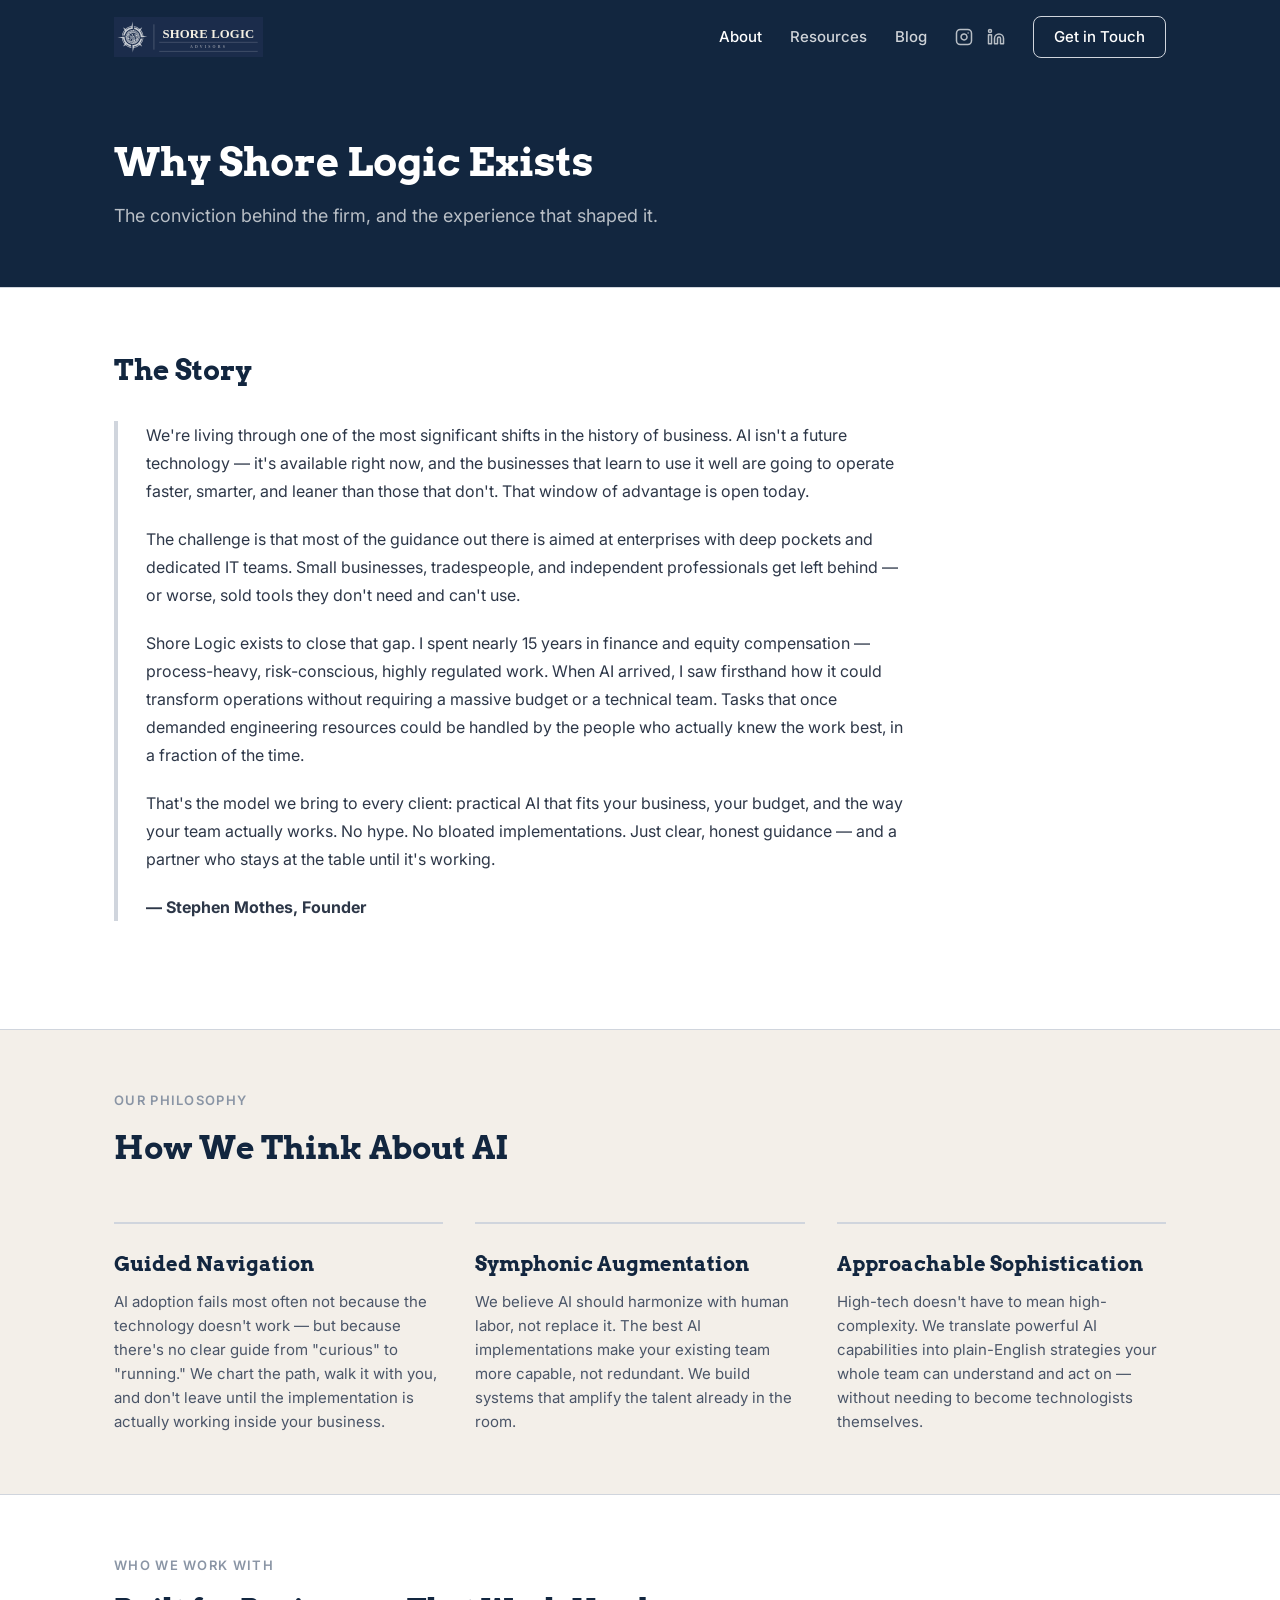
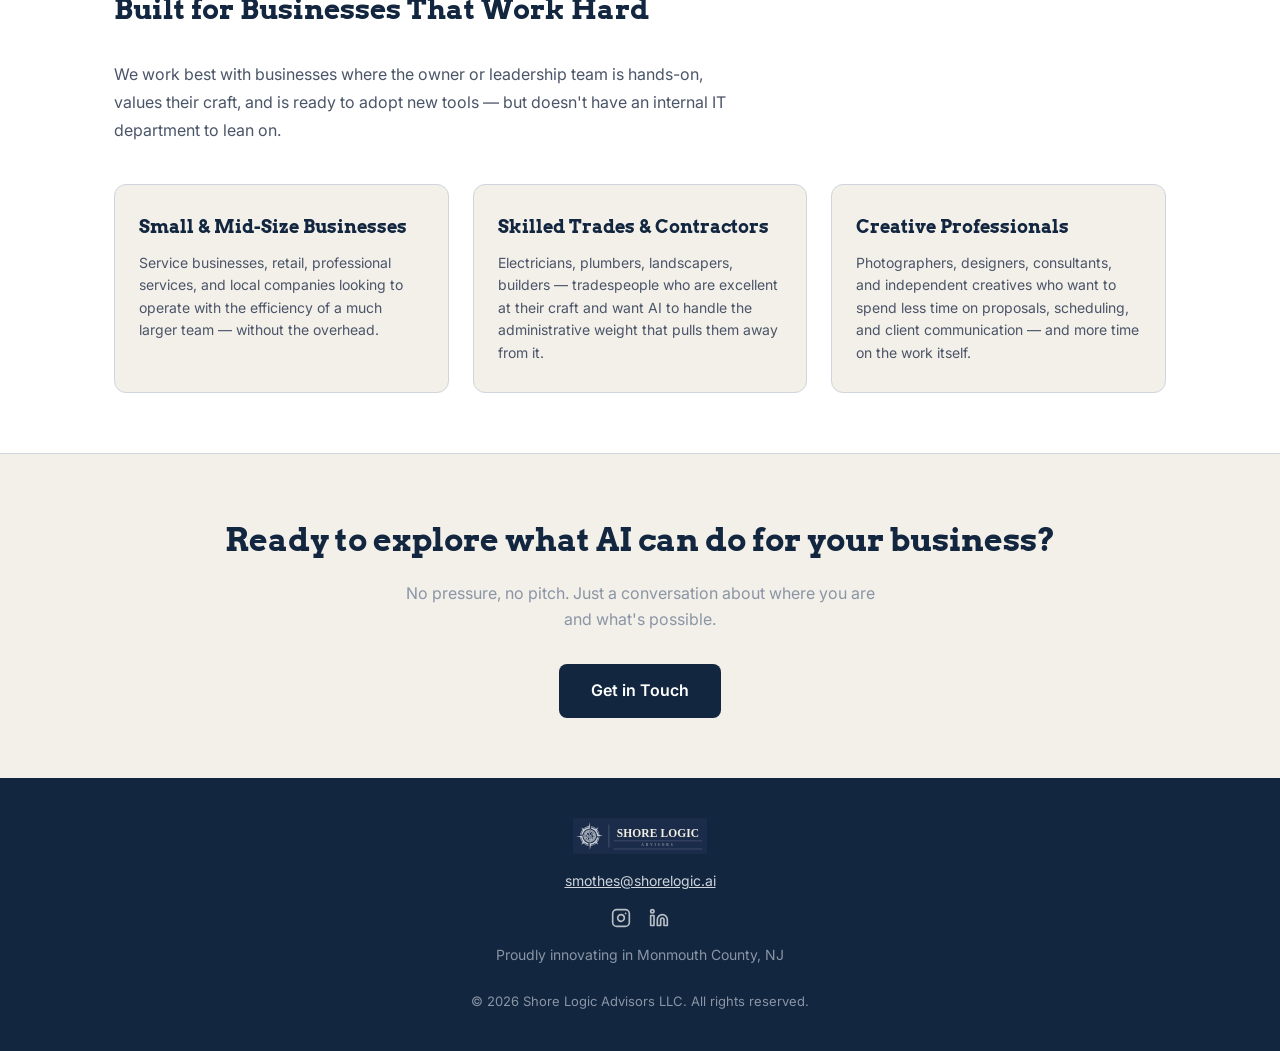
==== about.html @ 42c89426 "Add about/resources/blog pages, shared stylesheet, and email capture - Extract shared CSS into style" ====
<!DOCTYPE html>
<html lang="en">
<head>
  <meta charset="UTF-8" />
  <meta name="viewport" content="width=device-width, initial-scale=1.0" />

  <title>About | Shore Logic Advisors</title>
  <meta name="description" content="The story and conviction behind Shore Logic Advisors — why we exist, who we work with, and how we approach AI enablement for small business." />
  <link rel="canonical" href="https://shorelogic.ai/about.html" />

  <meta property="og:title" content="About Shore Logic Advisors" />
  <meta property="og:description" content="The story and conviction behind Shore Logic Advisors." />
  <meta property="og:image" content="assets/thumbnail.png" />
  <meta property="og:type" content="website" />
  <meta property="og:url" content="https://shorelogic.ai/about.html" />

  <link rel="preconnect" href="https://fonts.googleapis.com" />
  <link rel="preconnect" href="https://fonts.gstatic.com" crossorigin />
  <link href="https://fonts.googleapis.com/css2?family=Arvo:wght@400;700&family=Inter:wght@400;500;600&display=swap" rel="stylesheet" />
  <link rel="stylesheet" href="styles.css" />
</head>
<body>

  <!-- Nav -->
  <nav>
    <div class="container">
      <a href="index.html" class="nav-logo">
        <img src="assets/svg/logo-lockup-navy.svg" alt="Shore Logic Advisors" />
      </a>
      <button class="nav-toggle" aria-label="Toggle navigation" aria-expanded="false">
        <span></span><span></span><span></span>
      </button>
      <div class="nav-links">
        <a href="about.html" class="active">About</a>
        <a href="resources.html">Resources</a>
        <a href="blog/index.html">Blog</a>
        <div class="nav-social">
          <a href="https://www.instagram.com/shorelogicai/" aria-label="Instagram" target="_blank" rel="noopener">
            <svg xmlns="http://www.w3.org/2000/svg" width="18" height="18" viewBox="0 0 24 24" fill="none" stroke="currentColor" stroke-width="2" stroke-linecap="round" stroke-linejoin="round"><rect x="2" y="2" width="20" height="20" rx="5" ry="5"/><path d="M16 11.37A4 4 0 1 1 12.63 8 4 4 0 0 1 16 11.37z"/><line x1="17.5" y1="6.5" x2="17.51" y2="6.5"/></svg>
          </a>
          <a href="https://www.linkedin.com/company/shorelogic-advisors/" aria-label="LinkedIn" target="_blank" rel="noopener">
            <svg xmlns="http://www.w3.org/2000/svg" width="18" height="18" viewBox="0 0 24 24" fill="none" stroke="currentColor" stroke-width="2" stroke-linecap="round" stroke-linejoin="round"><path d="M16 8a6 6 0 0 1 6 6v7h-4v-7a2 2 0 0 0-2-2 2 2 0 0 0-2 2v7h-4v-7a6 6 0 0 1 6-6z"/><rect x="2" y="9" width="4" height="12"/><circle cx="4" cy="4" r="2"/></svg>
          </a>
        </div>
        <a href="index.html#contact" class="nav-cta">Get in Touch</a>
      </div>
    </div>
  </nav>

  <!-- Page Hero -->
  <div class="page-hero">
    <div class="container">
      <h1>Why Shore Logic Exists</h1>
      <p class="subheader">The conviction behind the firm, and the experience that shaped it.</p>
    </div>
  </div>

  <div class="divider"></div>

  <!-- Founder Story -->
  <section class="about-section">
    <div class="container">
      <h2>The Story</h2>
      <div class="founder-quote">
        <p>We're living through one of the most significant shifts in the history of business. AI isn't a future technology — it's available right now, and the businesses that learn to use it well are going to operate faster, smarter, and leaner than those that don't. That window of advantage is open today.</p>
        <p>The challenge is that most of the guidance out there is aimed at enterprises with deep pockets and dedicated IT teams. Small businesses, tradespeople, and independent professionals get left behind — or worse, sold tools they don't need and can't use.</p>
        <p>Shore Logic exists to close that gap. I spent nearly 15 years in finance and equity compensation — process-heavy, risk-conscious, highly regulated work. When AI arrived, I saw firsthand how it could transform operations without requiring a massive budget or a technical team. Tasks that once demanded engineering resources could be handled by the people who actually knew the work best, in a fraction of the time.</p>
        <p>That's the model we bring to every client: practical AI that fits your business, your budget, and the way your team actually works. No hype. No bloated implementations. Just clear, honest guidance — and a partner who stays at the table until it's working.</p>
        <p><strong>— Stephen Mothes, Founder</strong></p>
      </div>
    </div>
  </section>

  <div class="divider"></div>

  <!-- Our Approach -->
  <section style="background: var(--cream); padding: 60px 0;">
    <div class="container">
      <p class="section-label">Our Philosophy</p>
      <h2 style="font-size: 32px; margin-bottom: 48px;">How We Think About AI</h2>
      <div class="pillars-grid">
        <div class="pillar">
          <h3>Guided Navigation</h3>
          <p>AI adoption fails most often not because the technology doesn't work — but because there's no clear guide from "curious" to "running." We chart the path, walk it with you, and don't leave until the implementation is actually working inside your business.</p>
        </div>
        <div class="pillar">
          <h3>Symphonic Augmentation</h3>
          <p>We believe AI should harmonize with human labor, not replace it. The best AI implementations make your existing team more capable, not redundant. We build systems that amplify the talent already in the room.</p>
        </div>
        <div class="pillar">
          <h3>Approachable Sophistication</h3>
          <p>High-tech doesn't have to mean high-complexity. We translate powerful AI capabilities into plain-English strategies your whole team can understand and act on — without needing to become technologists themselves.</p>
        </div>
      </div>
    </div>
  </section>

  <div class="divider"></div>

  <!-- Who We Serve -->
  <section class="about-section">
    <div class="container">
      <p class="section-label">Who We Work With</p>
      <h2>Built for Businesses That Work Hard</h2>
      <p style="font-size: 16px; color: #4a5568; max-width: 640px; margin-bottom: 40px; line-height: 1.75;">
        We work best with businesses where the owner or leadership team is hands-on, values their craft, and is ready to adopt new tools — but doesn't have an internal IT department to lean on.
      </p>
      <div class="serve-grid">
        <div class="serve-card">
          <h3>Small &amp; Mid-Size Businesses</h3>
          <p>Service businesses, retail, professional services, and local companies looking to operate with the efficiency of a much larger team — without the overhead.</p>
        </div>
        <div class="serve-card">
          <h3>Skilled Trades &amp; Contractors</h3>
          <p>Electricians, plumbers, landscapers, builders — tradespeople who are excellent at their craft and want AI to handle the administrative weight that pulls them away from it.</p>
        </div>
        <div class="serve-card">
          <h3>Creative Professionals</h3>
          <p>Photographers, designers, consultants, and independent creatives who want to spend less time on proposals, scheduling, and client communication — and more time on the work itself.</p>
        </div>
      </div>
    </div>
  </section>

  <div class="divider"></div>

  <!-- CTA -->
  <section style="background: var(--cream); padding: 60px 0; text-align: center;">
    <div class="container">
      <h2 style="font-size: 32px; margin-bottom: 16px;">Ready to explore what AI can do for your business?</h2>
      <p style="font-size: 16px; color: var(--silver-mid); margin-bottom: 32px; max-width: 500px; margin-left: auto; margin-right: auto;">No pressure, no pitch. Just a conversation about where you are and what's possible.</p>
      <a href="index.html#contact" class="btn">Get in Touch</a>
    </div>
  </section>

  <!-- Footer -->
  <footer>
    <div class="container">
      <div class="footer-inner">
        <img src="assets/svg/logo-lockup-navy.svg" alt="Shore Logic Advisors" />
        <p class="footer-contact">
          <a href="mailto:smothes@shorelogic.ai">smothes@shorelogic.ai</a>
        </p>
        <div class="footer-social">
          <a href="https://www.instagram.com/shorelogicai/" aria-label="Instagram" target="_blank" rel="noopener">
            <svg xmlns="http://www.w3.org/2000/svg" width="20" height="20" viewBox="0 0 24 24" fill="none" stroke="currentColor" stroke-width="2" stroke-linecap="round" stroke-linejoin="round"><rect x="2" y="2" width="20" height="20" rx="5" ry="5"/><path d="M16 11.37A4 4 0 1 1 12.63 8 4 4 0 0 1 16 11.37z"/><line x1="17.5" y1="6.5" x2="17.51" y2="6.5"/></svg>
          </a>
          <a href="https://www.linkedin.com/company/shorelogic-advisors/" aria-label="LinkedIn" target="_blank" rel="noopener">
            <svg xmlns="http://www.w3.org/2000/svg" width="20" height="20" viewBox="0 0 24 24" fill="none" stroke="currentColor" stroke-width="2" stroke-linecap="round" stroke-linejoin="round"><path d="M16 8a6 6 0 0 1 6 6v7h-4v-7a2 2 0 0 0-2-2 2 2 0 0 0-2 2v7h-4v-7a6 6 0 0 1 6-6z"/><rect x="2" y="9" width="4" height="12"/><circle cx="4" cy="4" r="2"/></svg>
          </a>
        </div>
        <p class="footer-location">Proudly innovating in Monmouth County, NJ</p>
        <p class="footer-copy">© 2026 Shore Logic Advisors LLC. All rights reserved.</p>
      </div>
    </div>
  </footer>

  <script>
    const toggle = document.querySelector('.nav-toggle');
    const links  = document.querySelector('.nav-links');
    if (toggle) {
      toggle.addEventListener('click', () => {
        const open = links.classList.toggle('open');
        toggle.setAttribute('aria-expanded', open);
      });
      links.querySelectorAll('a').forEach(a =>
        a.addEventListener('click', () => {
          links.classList.remove('open');
          toggle.setAttribute('aria-expanded', 'false');
        })
      );
    }
  </script>
</body>
</html>
---- styles.css ----
/* Shore Logic Advisors — Shared Stylesheet */

/* ── Reset & Base ── */
*, *::before, *::after { box-sizing: border-box; margin: 0; padding: 0; }

:root {
  --navy:         #12263F;
  --cream:        #F3EFE9;
  --silver-light: #D0D5DD;
  --silver-mid:   #8A95A5;
  --white:        #FFFFFF;
  --radius-card:  12px;
  --radius-btn:   8px;
}

html { scroll-behavior: smooth; }

body {
  font-family: 'Inter', -apple-system, 'Segoe UI', sans-serif;
  font-size: 16px;
  line-height: 1.6;
  color: var(--navy);
  background: var(--cream);
}

h1, h2, h3, h4 {
  font-family: 'Arvo', Georgia, serif;
  font-weight: 700;
  color: var(--navy);
}

img { max-width: 100%; display: block; }
a   { color: inherit; text-decoration: none; }

/* ── Layout ── */
.container {
  max-width: 1100px;
  margin: 0 auto;
  padding: 0 24px;
}

section { padding: 60px 0; }

.divider {
  height: 1px;
  background: var(--silver-light);
  margin: 0;
}

/* ── Buttons ── */
.btn {
  display: inline-block;
  background: var(--navy);
  color: var(--white);
  font-family: 'Inter', sans-serif;
  font-size: 16px;
  font-weight: 600;
  padding: 14px 32px;
  border-radius: var(--radius-btn);
  border: none;
  cursor: pointer;
  transition: background 0.2s ease;
}
.btn:hover { background: #1a3a5c; }

.link-arrow {
  display: inline-flex;
  align-items: center;
  gap: 6px;
  font-size: 15px;
  font-weight: 600;
  color: var(--navy);
  border-bottom: 1px solid var(--silver-light);
  padding-bottom: 2px;
  transition: border-color 0.2s;
}
.link-arrow:hover { border-color: var(--navy); }

/* ── Nav ── */
nav {
  background: var(--navy);
  padding: 16px 0;
  position: sticky;
  top: 0;
  z-index: 100;
}
nav .container {
  display: flex;
  align-items: center;
  justify-content: space-between;
  flex-wrap: wrap;
  gap: 0;
}

.nav-logo { line-height: 0; }
.nav-logo img { height: 40px; width: auto; }

.nav-links {
  display: flex;
  align-items: center;
  gap: 28px;
}
.nav-links > a:not(.nav-cta) {
  color: rgba(255,255,255,0.8);
  font-size: 15px;
  font-weight: 500;
  transition: color 0.2s;
}
.nav-links > a:not(.nav-cta):hover,
.nav-links > a:not(.nav-cta).active { color: var(--white); }

.nav-social {
  display: flex;
  gap: 14px;
  align-items: center;
}
.nav-social a {
  color: rgba(255,255,255,0.7);
  display: flex;
  line-height: 0;
  transition: color 0.2s;
}
.nav-social a:hover { color: var(--white); }

nav a.nav-cta {
  color: var(--white);
  font-size: 15px;
  font-weight: 500;
  border: 1px solid var(--silver-light);
  padding: 8px 20px;
  border-radius: var(--radius-btn);
  transition: background 0.2s;
  white-space: nowrap;
}
nav a.nav-cta:hover { background: rgba(255,255,255,0.1); }

.nav-toggle {
  display: none;
  flex-direction: column;
  gap: 5px;
  background: none;
  border: none;
  cursor: pointer;
  padding: 4px;
}
.nav-toggle span {
  display: block;
  width: 22px;
  height: 2px;
  background: var(--white);
  border-radius: 2px;
  transition: all 0.2s;
}

/* ── Homepage Hero ── */
#hero {
  background: var(--cream);
  padding: 80px 0 70px;
  text-align: center;
}
#hero .hero-logo {
  height: 90px;
  width: auto;
  margin: 0 auto 36px;
}
#hero h1 {
  font-size: 48px;
  line-height: 1.2;
  margin-bottom: 20px;
}
#hero .subheader {
  font-size: 18px;
  color: var(--silver-mid);
  max-width: 640px;
  margin: 0 auto 36px;
}

/* ── Inner Page Hero ── */
.page-hero {
  background: var(--navy);
  color: var(--white);
  padding: 64px 0 56px;
}
.page-hero h1 {
  font-size: 40px;
  line-height: 1.2;
  color: var(--white);
  margin-bottom: 16px;
}
.page-hero .subheader {
  font-size: 18px;
  color: rgba(255,255,255,0.7);
  max-width: 640px;
  line-height: 1.6;
}

/* ── Section Label ── */
.section-label {
  font-size: 13px;
  font-weight: 600;
  letter-spacing: 0.1em;
  text-transform: uppercase;
  color: var(--silver-mid);
  margin-bottom: 12px;
}

/* ── Services ── */
#services { background: var(--white); }
#services h2 { font-size: 32px; margin-bottom: 48px; }

.cards-grid {
  display: grid;
  grid-template-columns: repeat(2, 1fr);
  gap: 24px;
}
.card {
  background: var(--cream);
  border: 1px solid var(--silver-light);
  border-radius: var(--radius-card);
  padding: 32px 28px;
}
.card-number {
  font-family: 'Arvo', serif;
  font-size: 13px;
  font-weight: 700;
  letter-spacing: 0.08em;
  color: var(--silver-mid);
  margin-bottom: 12px;
}
.card h3 { font-size: 20px; margin-bottom: 10px; }
.card p  { font-size: 15px; color: #4a5568; }

/* ── Why Shore Logic (pillars) ── */
#why { background: var(--cream); }
#why h2 { font-size: 32px; margin-bottom: 48px; }

.pillars-grid {
  display: grid;
  grid-template-columns: repeat(3, 1fr);
  gap: 32px;
}
.pillar {
  border-top: 2px solid var(--silver-light);
  padding-top: 24px;
}
.pillar h3 { font-size: 20px; margin-bottom: 10px; }
.pillar p  { font-size: 15px; color: #4a5568; }

/* ── About Teaser (homepage) ── */
#about-teaser { background: var(--white); }
#about-teaser h2 { font-size: 32px; margin-bottom: 20px; }
.about-teaser-body {
  max-width: 720px;
}
.about-teaser-body p {
  font-size: 16px;
  color: #2d3748;
  margin-bottom: 28px;
  line-height: 1.75;
}

/* ── About Page Content ── */
.about-section { background: var(--white); }
.about-section h2 { font-size: 28px; margin-bottom: 28px; }

.founder-quote {
  border-left: 4px solid var(--silver-light);
  padding-left: 28px;
  max-width: 800px;
  margin-bottom: 48px;
}
.founder-quote p {
  font-size: 16px;
  color: #2d3748;
  margin-bottom: 20px;
  line-height: 1.75;
}
.founder-quote p:last-child { margin-bottom: 0; }

.serve-grid {
  display: grid;
  grid-template-columns: repeat(3, 1fr);
  gap: 24px;
  margin-top: 8px;
}
.serve-card {
  background: var(--cream);
  border: 1px solid var(--silver-light);
  border-radius: var(--radius-card);
  padding: 28px 24px;
}
.serve-card h3 { font-size: 18px; margin-bottom: 10px; }
.serve-card p  { font-size: 14px; color: #4a5568; line-height: 1.6; }

/* ── Resources Page ── */
.resources-section { background: var(--white); }
.resources-section h2 { font-size: 32px; margin-bottom: 12px; }
.resources-section .lead {
  font-size: 16px;
  color: var(--silver-mid);
  max-width: 580px;
  margin-bottom: 48px;
}

.resource-cards-grid {
  display: grid;
  grid-template-columns: repeat(3, 1fr);
  gap: 24px;
  margin-bottom: 56px;
}
.resource-card {
  background: var(--cream);
  border: 1px solid var(--silver-light);
  border-radius: var(--radius-card);
  padding: 28px 24px;
  position: relative;
  overflow: hidden;
}
.resource-card-icon {
  width: 44px;
  height: 44px;
  background: var(--navy);
  border-radius: 10px;
  display: flex;
  align-items: center;
  justify-content: center;
  margin-bottom: 20px;
  color: var(--white);
}
.resource-card h3 { font-size: 18px; margin-bottom: 10px; }
.resource-card p  { font-size: 14px; color: #4a5568; line-height: 1.6; }

.coming-soon-badge {
  display: inline-block;
  margin-top: 16px;
  font-size: 11px;
  font-weight: 700;
  letter-spacing: 0.1em;
  text-transform: uppercase;
  color: var(--silver-mid);
  background: var(--white);
  border: 1px solid var(--silver-light);
  border-radius: 20px;
  padding: 4px 12px;
}

/* ── Resource Signup ── */
.resource-signup-section { background: var(--cream); }
.resource-signup-section h2 { font-size: 28px; margin-bottom: 12px; }
.resource-signup-section .lead {
  font-size: 16px;
  color: var(--silver-mid);
  max-width: 520px;
  margin-bottom: 32px;
}
.resource-signup-form {
  max-width: 540px;
}
.inline-form-row {
  display: grid;
  grid-template-columns: 1fr 1fr auto;
  gap: 12px;
  align-items: end;
}

/* ── Blog Page ── */
.blog-coming-section { background: var(--white); }
.blog-coming-section h2 { font-size: 32px; margin-bottom: 16px; }
.blog-coming-section .lead {
  font-size: 16px;
  color: #4a5568;
  max-width: 600px;
  margin-bottom: 40px;
  line-height: 1.75;
}
.preview-posts {
  display: grid;
  grid-template-columns: repeat(3, 1fr);
  gap: 24px;
  margin-bottom: 56px;
}
.preview-post {
  background: var(--cream);
  border: 1px solid var(--silver-light);
  border-radius: var(--radius-card);
  padding: 28px 24px;
  opacity: 0.6;
}
.preview-post .post-tag {
  font-size: 11px;
  font-weight: 700;
  letter-spacing: 0.1em;
  text-transform: uppercase;
  color: var(--silver-mid);
  margin-bottom: 10px;
}
.preview-post h3 { font-size: 17px; margin-bottom: 10px; color: var(--navy); }
.preview-post p  { font-size: 14px; color: #4a5568; }

.blog-subscribe-section { background: var(--cream); }
.blog-subscribe-section h2 { font-size: 28px; margin-bottom: 12px; }
.blog-subscribe-section .lead {
  font-size: 16px;
  color: var(--silver-mid);
  max-width: 520px;
  margin-bottom: 32px;
}
.subscribe-form {
  max-width: 440px;
}
.subscribe-row {
  display: grid;
  grid-template-columns: 1fr auto;
  gap: 12px;
  align-items: end;
}

/* ── Contact ── */
#contact { background: var(--cream); }
#contact h2 { font-size: 32px; margin-bottom: 12px; }
#contact .subheader {
  font-size: 16px;
  color: var(--silver-mid);
  margin-bottom: 40px;
  max-width: 560px;
}
.contact-form { max-width: 620px; }
.form-row {
  display: grid;
  grid-template-columns: 1fr 1fr;
  gap: 20px;
}
.form-group {
  margin-bottom: 20px;
  display: flex;
  flex-direction: column;
}
.form-group.full { grid-column: 1 / -1; }

label {
  font-size: 14px;
  font-weight: 600;
  color: var(--navy);
  margin-bottom: 6px;
}
label .optional {
  font-weight: 400;
  color: var(--silver-mid);
  font-size: 13px;
}
input, textarea {
  font-family: 'Inter', sans-serif;
  font-size: 15px;
  color: var(--navy);
  background: var(--white);
  border: 1px solid var(--silver-light);
  border-radius: 6px;
  padding: 12px 14px;
  width: 100%;
  transition: border-color 0.2s;
  outline: none;
}
input:focus, textarea:focus { border-color: var(--navy); }
textarea { resize: vertical; min-height: 120px; }

.form-status {
  margin-top: 16px;
  font-size: 15px;
  font-weight: 500;
  min-height: 24px;
}
.form-status.success { color: #276749; }
.form-status.error   { color: #c0392b; }

/* ── Footer ── */
footer {
  background: var(--navy);
  color: var(--white);
  padding: 40px 0;
}
.footer-inner {
  display: flex;
  flex-direction: column;
  align-items: center;
  gap: 16px;
  text-align: center;
}
footer img { height: 36px; width: auto; }
.footer-contact { font-size: 14px; color: var(--silver-light); }
.footer-contact a { color: var(--silver-light); text-decoration: underline; }

.footer-social {
  display: flex;
  gap: 18px;
  align-items: center;
}
.footer-social a {
  color: rgba(255,255,255,0.7);
  display: flex;
  line-height: 0;
  transition: color 0.2s;
}
.footer-social a:hover { color: var(--white); }

.footer-location { font-size: 14px; color: var(--silver-mid); }
.footer-copy { font-size: 13px; color: var(--silver-mid); margin-top: 8px; }

/* ── Responsive ── */
@media (max-width: 768px) {
  .nav-toggle { display: flex; }

  .nav-links {
    display: none;
    width: 100%;
    flex-direction: column;
    align-items: flex-start;
    gap: 18px;
    padding: 20px 0 4px;
    border-top: 1px solid rgba(255,255,255,0.1);
    margin-top: 14px;
  }
  .nav-links.open { display: flex; }
  .nav-social { margin-left: 0; }
  nav a.nav-cta { width: 100%; text-align: center; display: block; box-sizing: border-box; }

  #hero h1          { font-size: 34px; }
  #hero .subheader  { font-size: 16px; }
  .page-hero h1     { font-size: 30px; }
  .page-hero .subheader { font-size: 16px; }

  .nav-logo img { height: 32px; }

  .cards-grid            { grid-template-columns: 1fr; }
  .pillars-grid          { grid-template-columns: 1fr; }
  .form-row              { grid-template-columns: 1fr; }
  .form-group.full       { grid-column: auto; }
  .resource-cards-grid   { grid-template-columns: 1fr; }
  .serve-grid            { grid-template-columns: 1fr; }
  .preview-posts         { grid-template-columns: 1fr; }
  .inline-form-row       { grid-template-columns: 1fr; }
  .subscribe-row         { grid-template-columns: 1fr; }
  .inline-form-row .btn,
  .subscribe-row .btn    { width: 100%; text-align: center; }
}
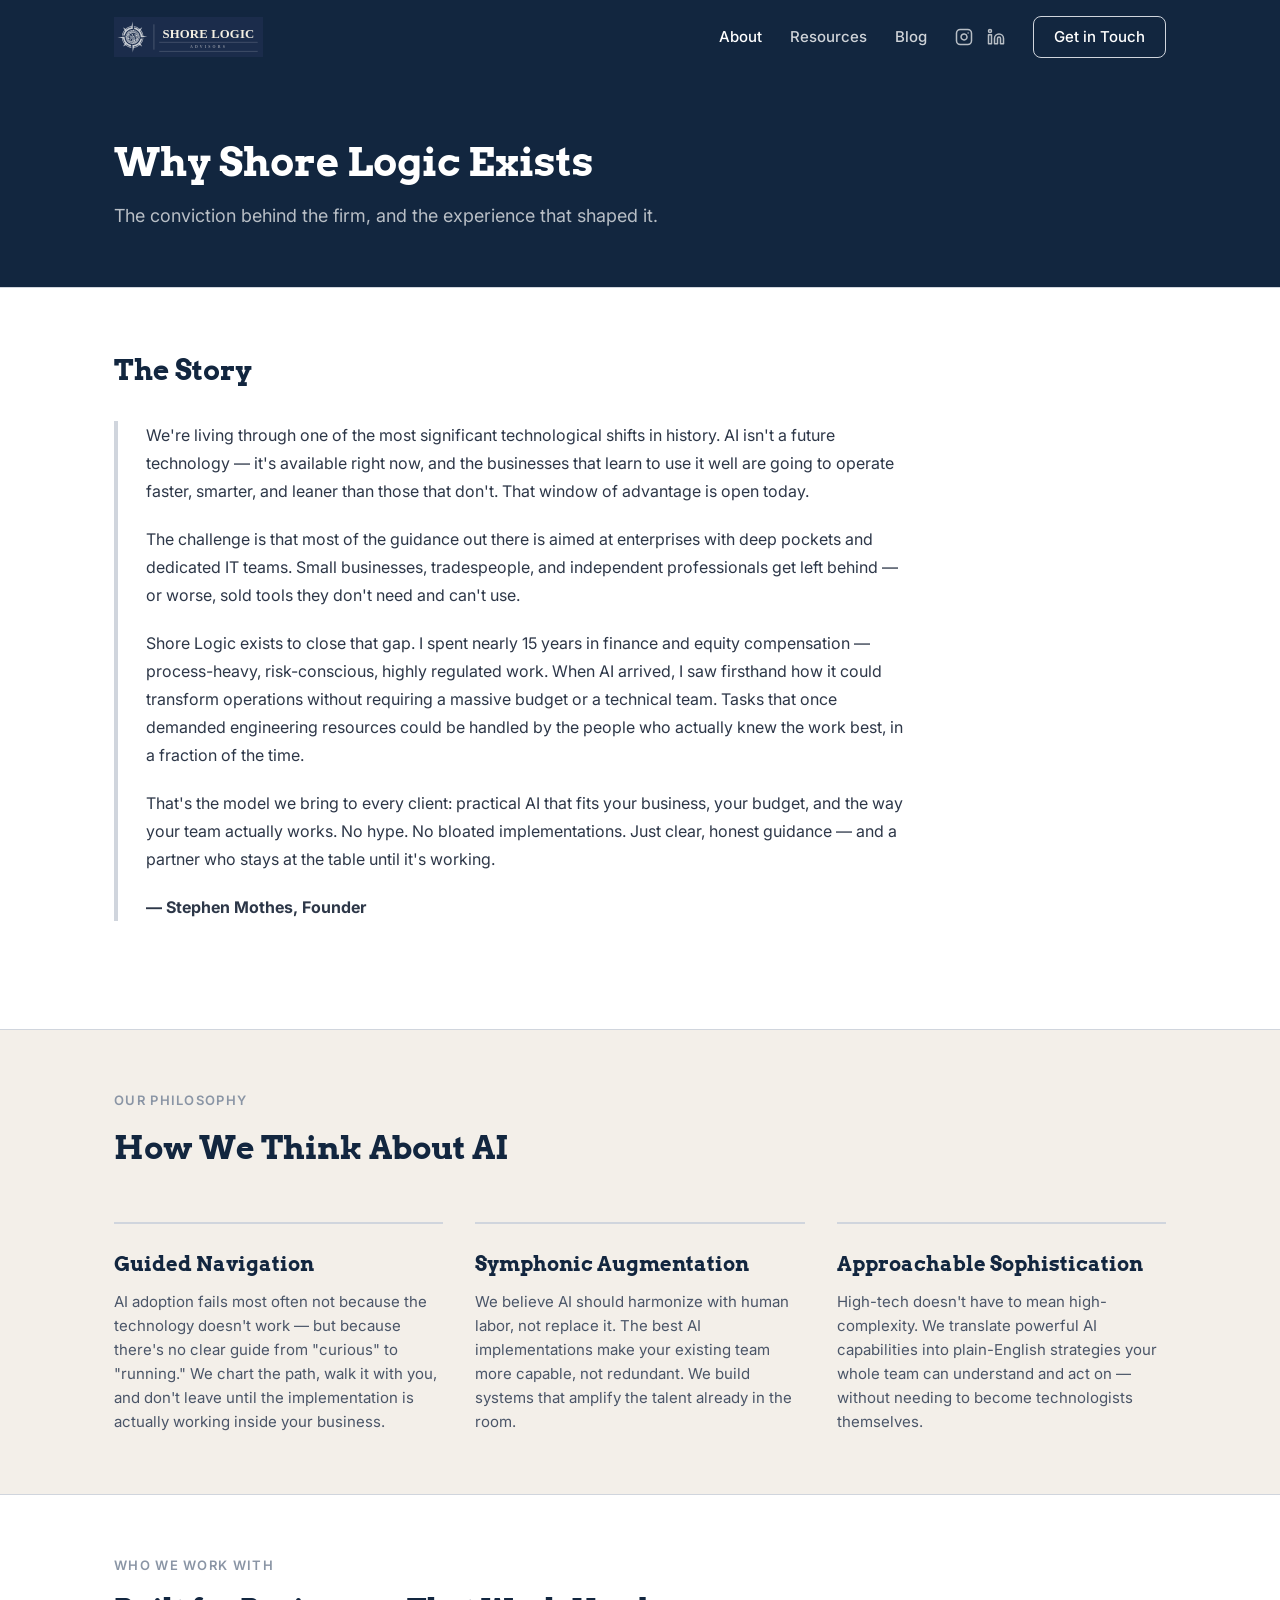
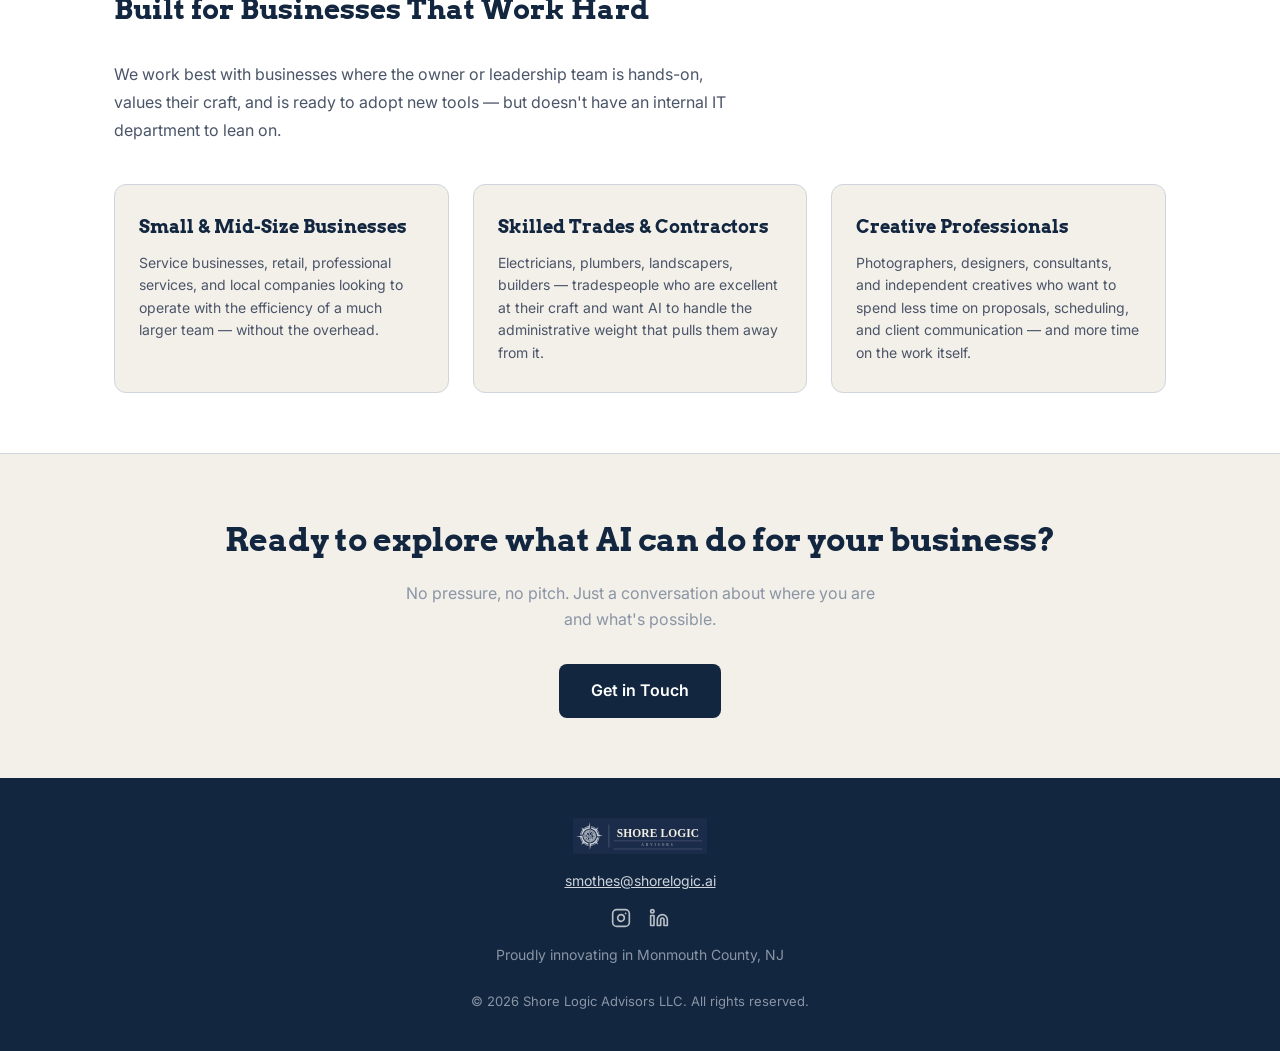
==== commit f947b402: "Update quote to reflect technological shift" ====
--- a/about.html
+++ b/about.html
@@ -62,7 +62,7 @@
     <div class="container">
       <h2>The Story</h2>
       <div class="founder-quote">
-        <p>We're living through one of the most significant shifts in the history of business. AI isn't a future technology — it's available right now, and the businesses that learn to use it well are going to operate faster, smarter, and leaner than those that don't. That window of advantage is open today.</p>
+        <p>We're living through one of the most significant technological shifts in history. AI isn't a future technology — it's available right now, and the businesses that learn to use it well are going to operate faster, smarter, and leaner than those that don't. That window of advantage is open today.</p>
         <p>The challenge is that most of the guidance out there is aimed at enterprises with deep pockets and dedicated IT teams. Small businesses, tradespeople, and independent professionals get left behind — or worse, sold tools they don't need and can't use.</p>
         <p>Shore Logic exists to close that gap. I spent nearly 15 years in finance and equity compensation — process-heavy, risk-conscious, highly regulated work. When AI arrived, I saw firsthand how it could transform operations without requiring a massive budget or a technical team. Tasks that once demanded engineering resources could be handled by the people who actually knew the work best, in a fraction of the time.</p>
         <p>That's the model we bring to every client: practical AI that fits your business, your budget, and the way your team actually works. No hype. No bloated implementations. Just clear, honest guidance — and a partner who stays at the table until it's working.</p>
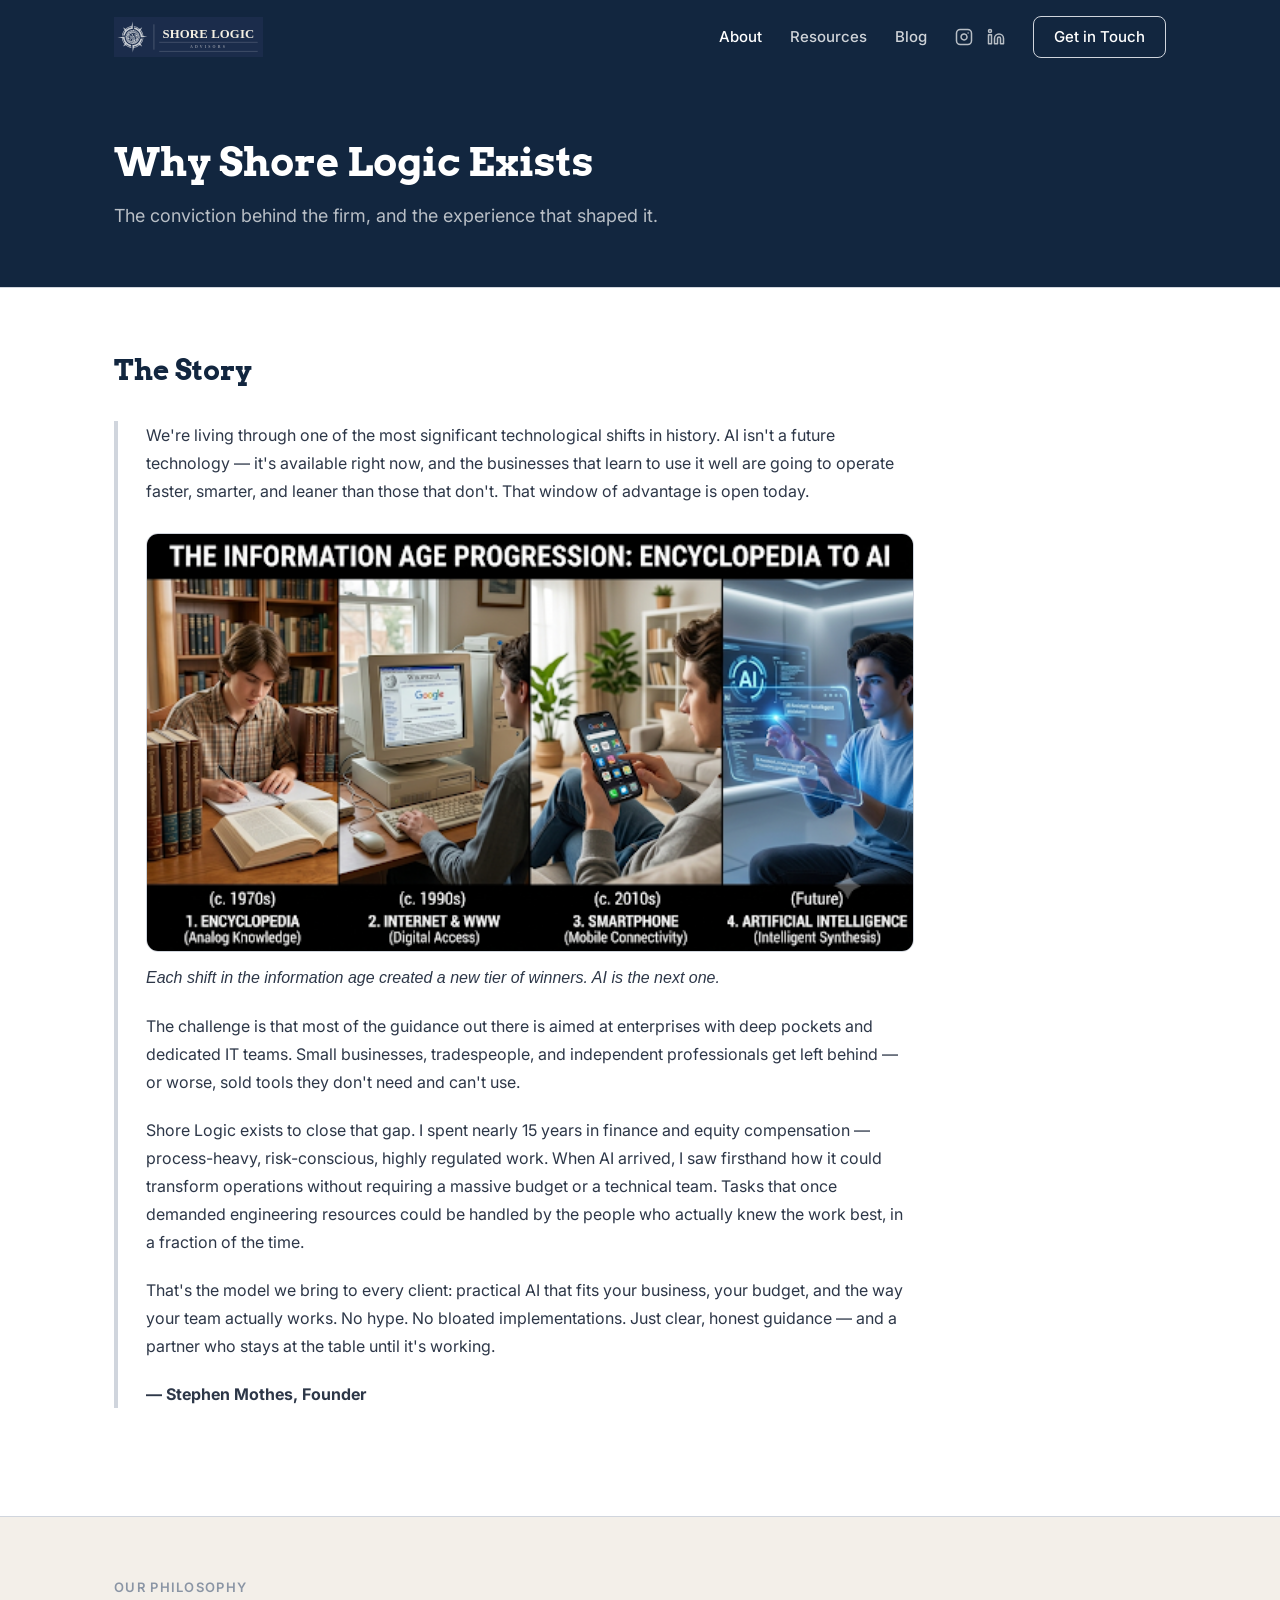
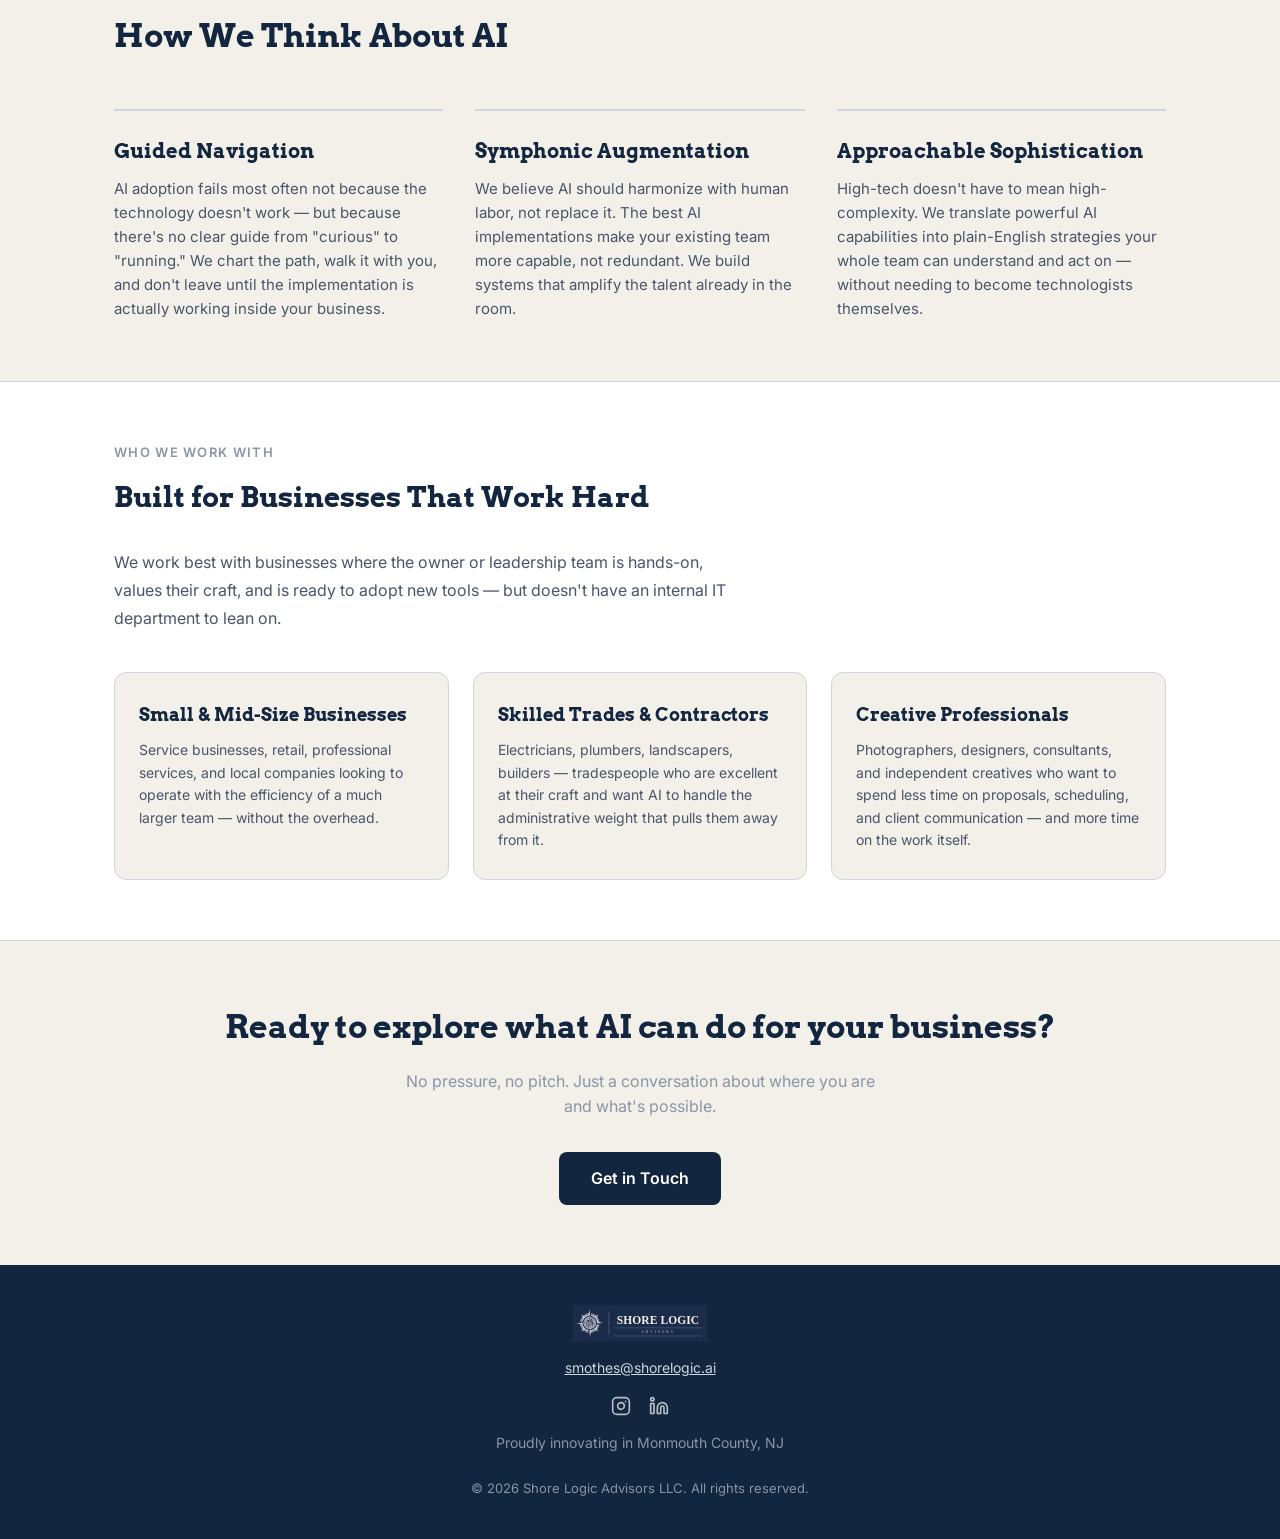
==== commit f5a7ea57: "Add InformationAgeProgression image to about page founder story Places the image between the opening" ====
--- a/about.html
+++ b/about.html
@@ -63,6 +63,8 @@
       <h2>The Story</h2>
       <div class="founder-quote">
         <p>We're living through one of the most significant technological shifts in history. AI isn't a future technology — it's available right now, and the businesses that learn to use it well are going to operate faster, smarter, and leaner than those that don't. That window of advantage is open today.</p>
+        <img src="assets/InformationAgeProgression.png" alt="The Information Age Progression: from Encyclopedia to Internet to Smartphone to AI" class="story-image" />
+        <p class="story-image-caption">Each shift in the information age created a new tier of winners. AI is the next one.</p>
         <p>The challenge is that most of the guidance out there is aimed at enterprises with deep pockets and dedicated IT teams. Small businesses, tradespeople, and independent professionals get left behind — or worse, sold tools they don't need and can't use.</p>
         <p>Shore Logic exists to close that gap. I spent nearly 15 years in finance and equity compensation — process-heavy, risk-conscious, highly regulated work. When AI arrived, I saw firsthand how it could transform operations without requiring a massive budget or a technical team. Tasks that once demanded engineering resources could be handled by the people who actually knew the work best, in a fraction of the time.</p>
         <p>That's the model we bring to every client: practical AI that fits your business, your budget, and the way your team actually works. No hype. No bloated implementations. Just clear, honest guidance — and a partner who stays at the table until it's working.</p>
--- a/styles.css
+++ b/styles.css
@@ -276,6 +276,21 @@
   line-height: 1.75;
 }
 .founder-quote p:last-child { margin-bottom: 0; }
+
+.story-image {
+  width: 100%;
+  border-radius: var(--radius-card);
+  border: 1px solid var(--silver-light);
+  margin: 28px 0;
+  display: block;
+}
+.story-image-caption {
+  font-size: 13px;
+  color: var(--silver-mid);
+  margin-top: -16px;
+  margin-bottom: 28px;
+  font-style: italic;
+}
 
 .serve-grid {
   display: grid;
